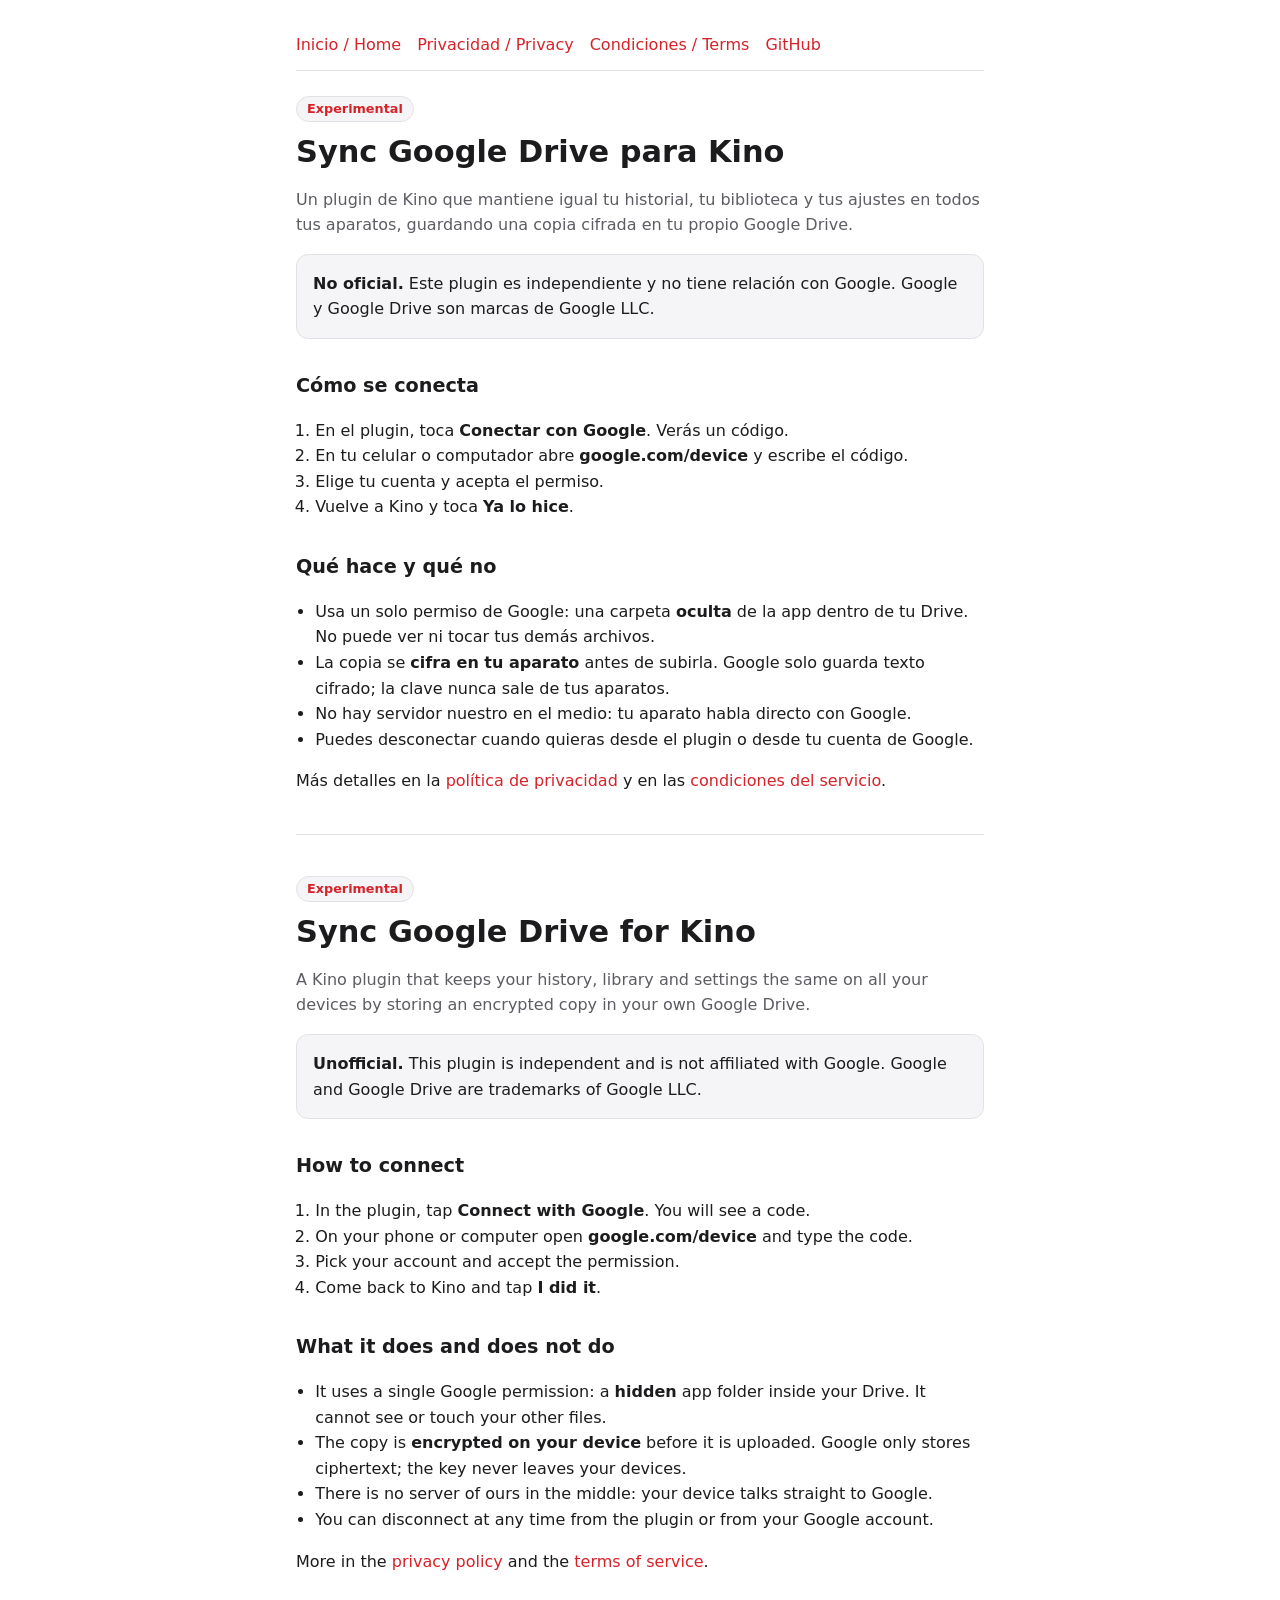
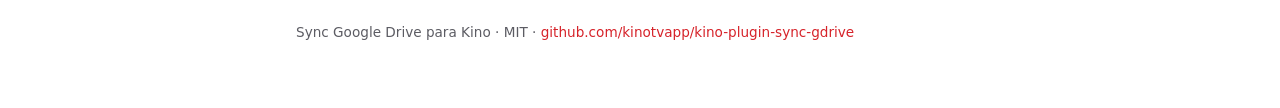
==== docs/index.html @ 82943499 "Sync Google Drive for Kino: experimental sync provider through the person's own Drive (device flow, " ====
<!doctype html>
<html lang="es">
<head>
  <meta charset="utf-8">
  <meta name="viewport" content="width=device-width, initial-scale=1">
  <title>Sync Google Drive para Kino</title>
  <meta name="description" content="Plugin experimental de Kino que sincroniza tus aparatos a través de tu propio Google Drive. No oficial. / Experimental Kino plugin that syncs your devices through your own Google Drive. Unofficial.">
  <link rel="stylesheet" href="style.css">
</head>
<body>
<main>
  <nav>
    <a href="index.html">Inicio / Home</a>
    <a href="privacy.html">Privacidad / Privacy</a>
    <a href="terms.html">Condiciones / Terms</a>
    <a href="https://github.com/kinotvapp/kino-plugin-sync-gdrive">GitHub</a>
  </nav>

  <section lang="es">
    <span class="badge">Experimental</span>
    <h1>Sync Google Drive para Kino</h1>
    <p class="muted">Un plugin de Kino que mantiene igual tu historial, tu biblioteca y tus ajustes en todos tus aparatos, guardando una copia cifrada en tu propio Google Drive.</p>

    <div class="card">
      <strong>No oficial.</strong> Este plugin es independiente y no tiene relación con Google. Google y Google Drive son marcas de Google LLC.
    </div>

    <h2>Cómo se conecta</h2>
    <ol>
      <li>En el plugin, toca <strong>Conectar con Google</strong>. Verás un código.</li>
      <li>En tu celular o computador abre <strong>google.com/device</strong> y escribe el código.</li>
      <li>Elige tu cuenta y acepta el permiso.</li>
      <li>Vuelve a Kino y toca <strong>Ya lo hice</strong>.</li>
    </ol>

    <h2>Qué hace y qué no</h2>
    <ul>
      <li>Usa un solo permiso de Google: una carpeta <strong>oculta</strong> de la app dentro de tu Drive. No puede ver ni tocar tus demás archivos.</li>
      <li>La copia se <strong>cifra en tu aparato</strong> antes de subirla. Google solo guarda texto cifrado; la clave nunca sale de tus aparatos.</li>
      <li>No hay servidor nuestro en el medio: tu aparato habla directo con Google.</li>
      <li>Puedes desconectar cuando quieras desde el plugin o desde tu cuenta de Google.</li>
    </ul>
    <p>Más detalles en la <a href="privacy.html">política de privacidad</a> y en las <a href="terms.html">condiciones del servicio</a>.</p>
  </section>

  <hr>

  <section lang="en">
    <span class="badge">Experimental</span>
    <h1>Sync Google Drive for Kino</h1>
    <p class="muted">A Kino plugin that keeps your history, library and settings the same on all your devices by storing an encrypted copy in your own Google Drive.</p>

    <div class="card">
      <strong>Unofficial.</strong> This plugin is independent and is not affiliated with Google. Google and Google Drive are trademarks of Google LLC.
    </div>

    <h2>How to connect</h2>
    <ol>
      <li>In the plugin, tap <strong>Connect with Google</strong>. You will see a code.</li>
      <li>On your phone or computer open <strong>google.com/device</strong> and type the code.</li>
      <li>Pick your account and accept the permission.</li>
      <li>Come back to Kino and tap <strong>I did it</strong>.</li>
    </ol>

    <h2>What it does and does not do</h2>
    <ul>
      <li>It uses a single Google permission: a <strong>hidden</strong> app folder inside your Drive. It cannot see or touch your other files.</li>
      <li>The copy is <strong>encrypted on your device</strong> before it is uploaded. Google only stores ciphertext; the key never leaves your devices.</li>
      <li>There is no server of ours in the middle: your device talks straight to Google.</li>
      <li>You can disconnect at any time from the plugin or from your Google account.</li>
    </ul>
    <p>More in the <a href="privacy.html">privacy policy</a> and the <a href="terms.html">terms of service</a>.</p>
  </section>

  <footer>Sync Google Drive para Kino · MIT · <a href="https://github.com/kinotvapp/kino-plugin-sync-gdrive">github.com/kinotvapp/kino-plugin-sync-gdrive</a></footer>
</main>
</body>
</html>
---- docs/style.css ----
:root {
  --bg: #ffffff;
  --text: #1c1c1e;
  --muted: #5c5c63;
  --accent: #d6232a;
  --card: #f5f5f7;
  --line: #e2e2e6;
}
@media (prefers-color-scheme: dark) {
  :root {
    --bg: #0f0f10;
    --text: #f2f2f4;
    --muted: #a3a3ab;
    --accent: #ff4d55;
    --card: #1a1a1d;
    --line: #2b2b30;
  }
}
* { box-sizing: border-box; }
body {
  margin: 0;
  background: var(--bg);
  color: var(--text);
  font: 16px/1.6 system-ui, -apple-system, "Segoe UI", Roboto, sans-serif;
}
main { max-width: 720px; margin: 0 auto; padding: 32px 16px 64px; }
h1 { font-size: 1.9rem; line-height: 1.2; margin: 0 0 8px; }
h2 { font-size: 1.2rem; margin: 32px 0 8px; }
p, li { color: var(--text); }
.muted { color: var(--muted); }
.badge {
  display: inline-block; padding: 2px 10px; border-radius: 999px;
  background: var(--card); border: 1px solid var(--line); color: var(--accent);
  font-size: .8rem; font-weight: 600; margin-bottom: 12px;
}
nav { display: flex; flex-wrap: wrap; gap: 8px 16px; margin: 0 0 24px; padding-bottom: 12px; border-bottom: 1px solid var(--line); }
nav a, main a { color: var(--accent); text-decoration: none; }
nav a:hover, main a:hover { text-decoration: underline; }
.card { background: var(--card); border: 1px solid var(--line); border-radius: 12px; padding: 16px; margin: 16px 0; }
ol, ul { padding-left: 1.2rem; }
hr { border: 0; border-top: 1px solid var(--line); margin: 40px 0; }
footer { margin-top: 48px; color: var(--muted); font-size: .85rem; }
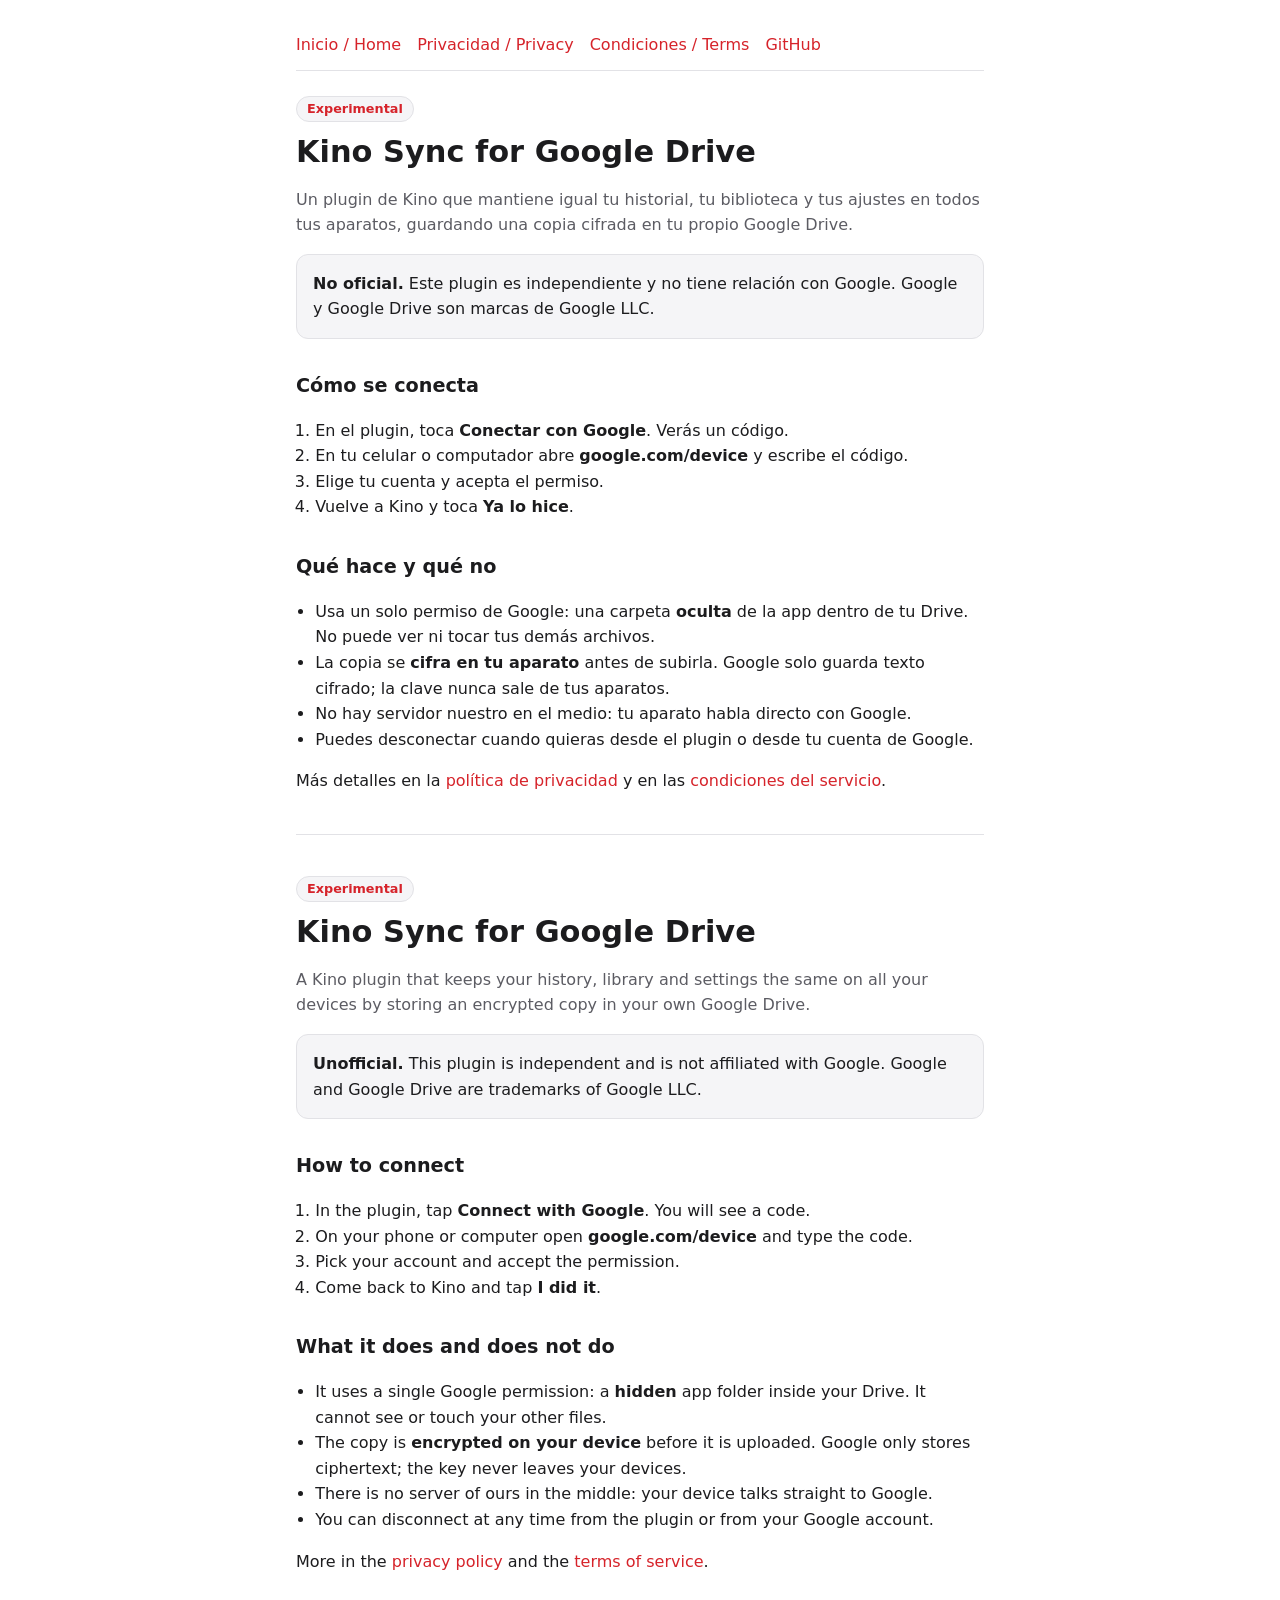
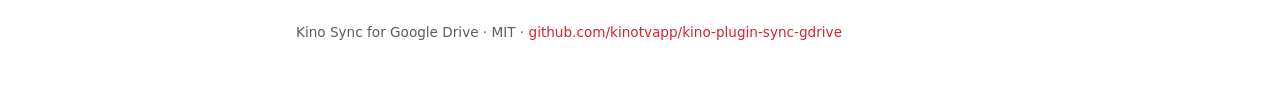
==== commit 0c237f7a: "One product name everywhere: Kino Sync for Google Drive (the consent screen name must match the home" ====
--- a/docs/index.html
+++ b/docs/index.html
@@ -3,7 +3,7 @@
 <head>
   <meta charset="utf-8">
   <meta name="viewport" content="width=device-width, initial-scale=1">
-  <title>Sync Google Drive para Kino</title>
+  <title>Kino Sync for Google Drive</title>
   <meta name="description" content="Plugin experimental de Kino que sincroniza tus aparatos a través de tu propio Google Drive. No oficial. / Experimental Kino plugin that syncs your devices through your own Google Drive. Unofficial.">
   <link rel="stylesheet" href="style.css">
 </head>
@@ -18,7 +18,7 @@
 
   <section lang="es">
     <span class="badge">Experimental</span>
-    <h1>Sync Google Drive para Kino</h1>
+    <h1>Kino Sync for Google Drive</h1>
     <p class="muted">Un plugin de Kino que mantiene igual tu historial, tu biblioteca y tus ajustes en todos tus aparatos, guardando una copia cifrada en tu propio Google Drive.</p>
 
     <div class="card">
@@ -47,7 +47,7 @@
 
   <section lang="en">
     <span class="badge">Experimental</span>
-    <h1>Sync Google Drive for Kino</h1>
+    <h1>Kino Sync for Google Drive</h1>
     <p class="muted">A Kino plugin that keeps your history, library and settings the same on all your devices by storing an encrypted copy in your own Google Drive.</p>
 
     <div class="card">
@@ -72,7 +72,7 @@
     <p>More in the <a href="privacy.html">privacy policy</a> and the <a href="terms.html">terms of service</a>.</p>
   </section>
 
-  <footer>Sync Google Drive para Kino · MIT · <a href="https://github.com/kinotvapp/kino-plugin-sync-gdrive">github.com/kinotvapp/kino-plugin-sync-gdrive</a></footer>
+  <footer>Kino Sync for Google Drive · MIT · <a href="https://github.com/kinotvapp/kino-plugin-sync-gdrive">github.com/kinotvapp/kino-plugin-sync-gdrive</a></footer>
 </main>
 </body>
 </html>
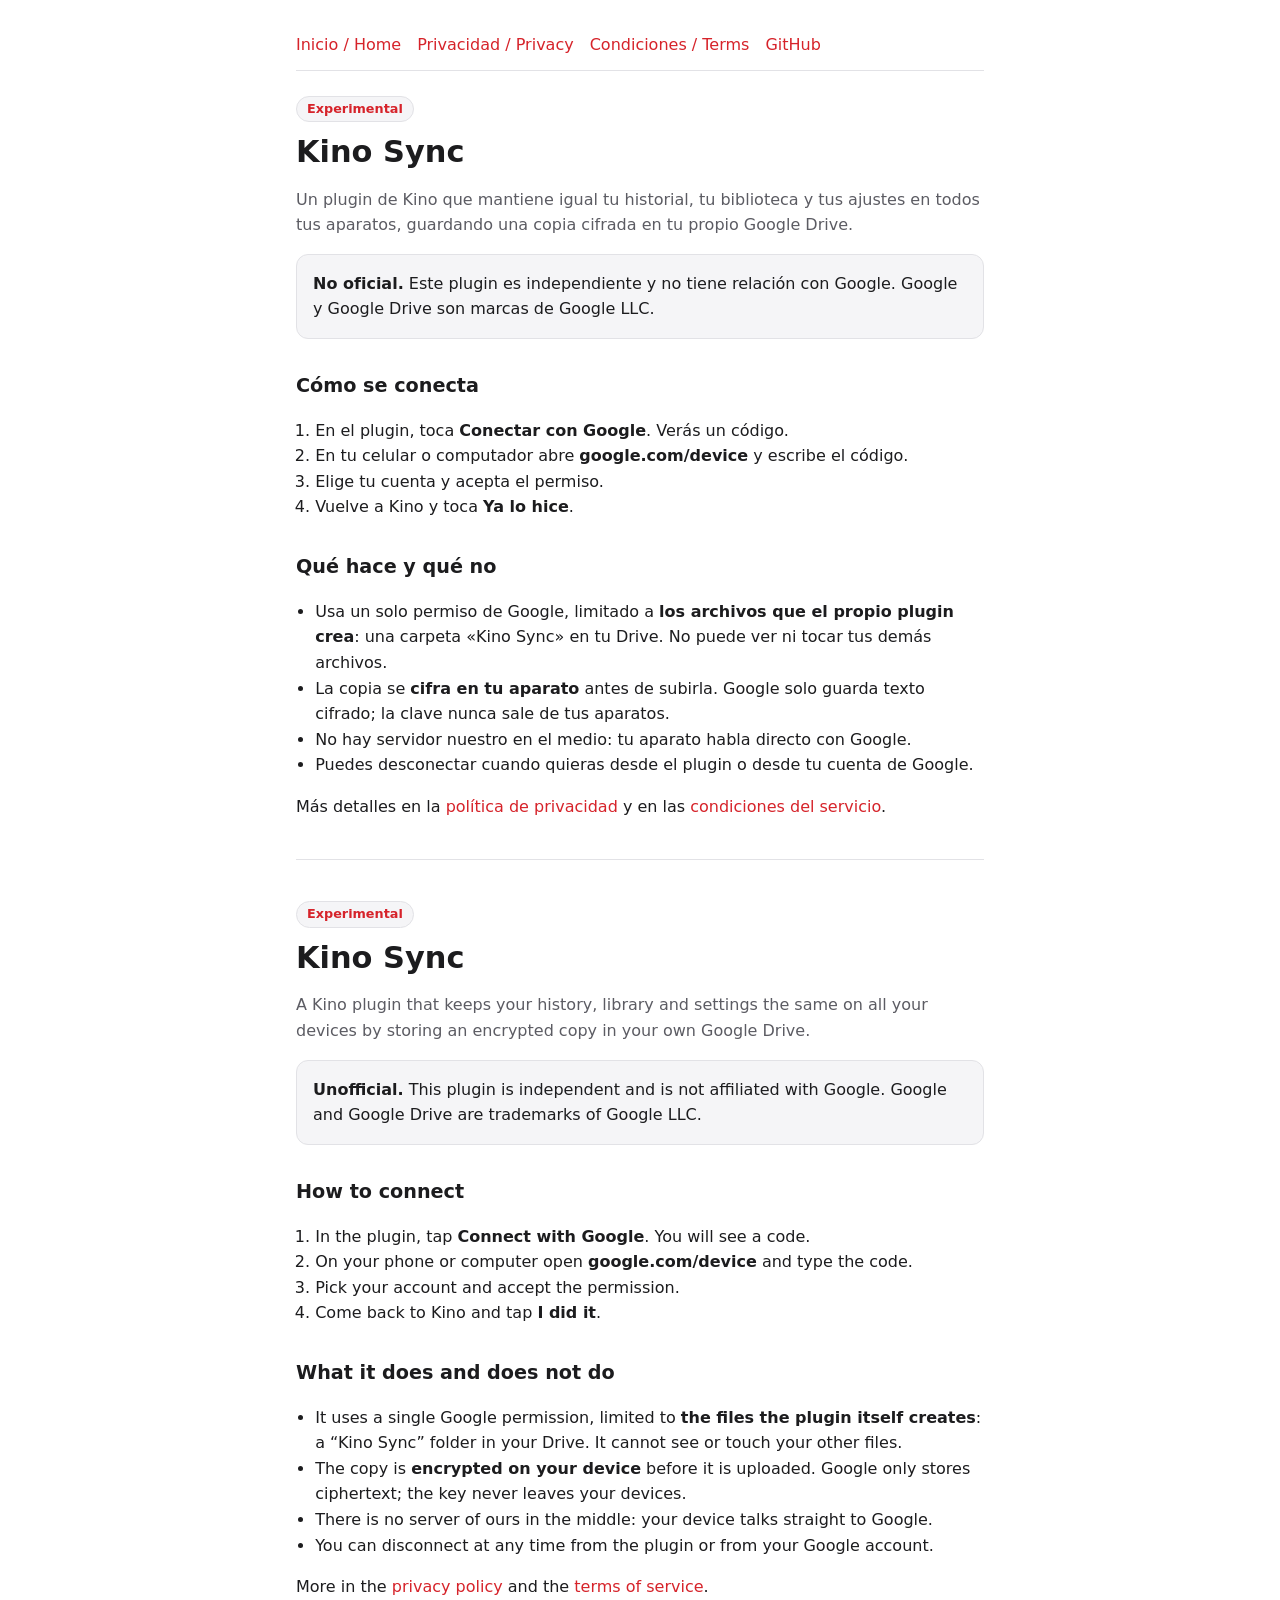
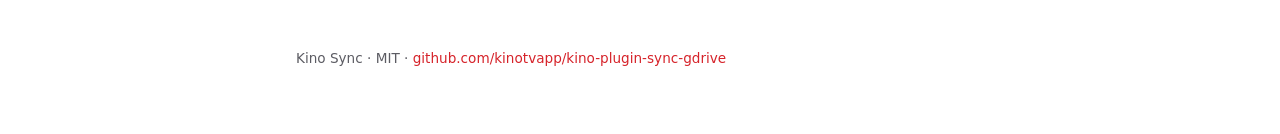
==== commit 358f5c5d: "Kino Sync: new name and logo, drive.file scope (Google refuses drive.appdata in the device flow), Di" ====
--- a/docs/index.html
+++ b/docs/index.html
@@ -3,7 +3,7 @@
 <head>
   <meta charset="utf-8">
   <meta name="viewport" content="width=device-width, initial-scale=1">
-  <title>Kino Sync for Google Drive</title>
+  <title>Kino Sync</title>
   <meta name="description" content="Plugin experimental de Kino que sincroniza tus aparatos a través de tu propio Google Drive. No oficial. / Experimental Kino plugin that syncs your devices through your own Google Drive. Unofficial.">
   <link rel="stylesheet" href="style.css">
 </head>
@@ -18,7 +18,7 @@
 
   <section lang="es">
     <span class="badge">Experimental</span>
-    <h1>Kino Sync for Google Drive</h1>
+    <h1>Kino Sync</h1>
     <p class="muted">Un plugin de Kino que mantiene igual tu historial, tu biblioteca y tus ajustes en todos tus aparatos, guardando una copia cifrada en tu propio Google Drive.</p>
 
     <div class="card">
@@ -35,7 +35,7 @@
 
     <h2>Qué hace y qué no</h2>
     <ul>
-      <li>Usa un solo permiso de Google: una carpeta <strong>oculta</strong> de la app dentro de tu Drive. No puede ver ni tocar tus demás archivos.</li>
+      <li>Usa un solo permiso de Google, limitado a <strong>los archivos que el propio plugin crea</strong>: una carpeta «Kino Sync» en tu Drive. No puede ver ni tocar tus demás archivos.</li>
       <li>La copia se <strong>cifra en tu aparato</strong> antes de subirla. Google solo guarda texto cifrado; la clave nunca sale de tus aparatos.</li>
       <li>No hay servidor nuestro en el medio: tu aparato habla directo con Google.</li>
       <li>Puedes desconectar cuando quieras desde el plugin o desde tu cuenta de Google.</li>
@@ -47,7 +47,7 @@
 
   <section lang="en">
     <span class="badge">Experimental</span>
-    <h1>Kino Sync for Google Drive</h1>
+    <h1>Kino Sync</h1>
     <p class="muted">A Kino plugin that keeps your history, library and settings the same on all your devices by storing an encrypted copy in your own Google Drive.</p>
 
     <div class="card">
@@ -64,7 +64,7 @@
 
     <h2>What it does and does not do</h2>
     <ul>
-      <li>It uses a single Google permission: a <strong>hidden</strong> app folder inside your Drive. It cannot see or touch your other files.</li>
+      <li>It uses a single Google permission, limited to <strong>the files the plugin itself creates</strong>: a “Kino Sync” folder in your Drive. It cannot see or touch your other files.</li>
       <li>The copy is <strong>encrypted on your device</strong> before it is uploaded. Google only stores ciphertext; the key never leaves your devices.</li>
       <li>There is no server of ours in the middle: your device talks straight to Google.</li>
       <li>You can disconnect at any time from the plugin or from your Google account.</li>
@@ -72,7 +72,7 @@
     <p>More in the <a href="privacy.html">privacy policy</a> and the <a href="terms.html">terms of service</a>.</p>
   </section>
 
-  <footer>Kino Sync for Google Drive · MIT · <a href="https://github.com/kinotvapp/kino-plugin-sync-gdrive">github.com/kinotvapp/kino-plugin-sync-gdrive</a></footer>
+  <footer>Kino Sync · MIT · <a href="https://github.com/kinotvapp/kino-plugin-sync-gdrive">github.com/kinotvapp/kino-plugin-sync-gdrive</a></footer>
 </main>
 </body>
 </html>
